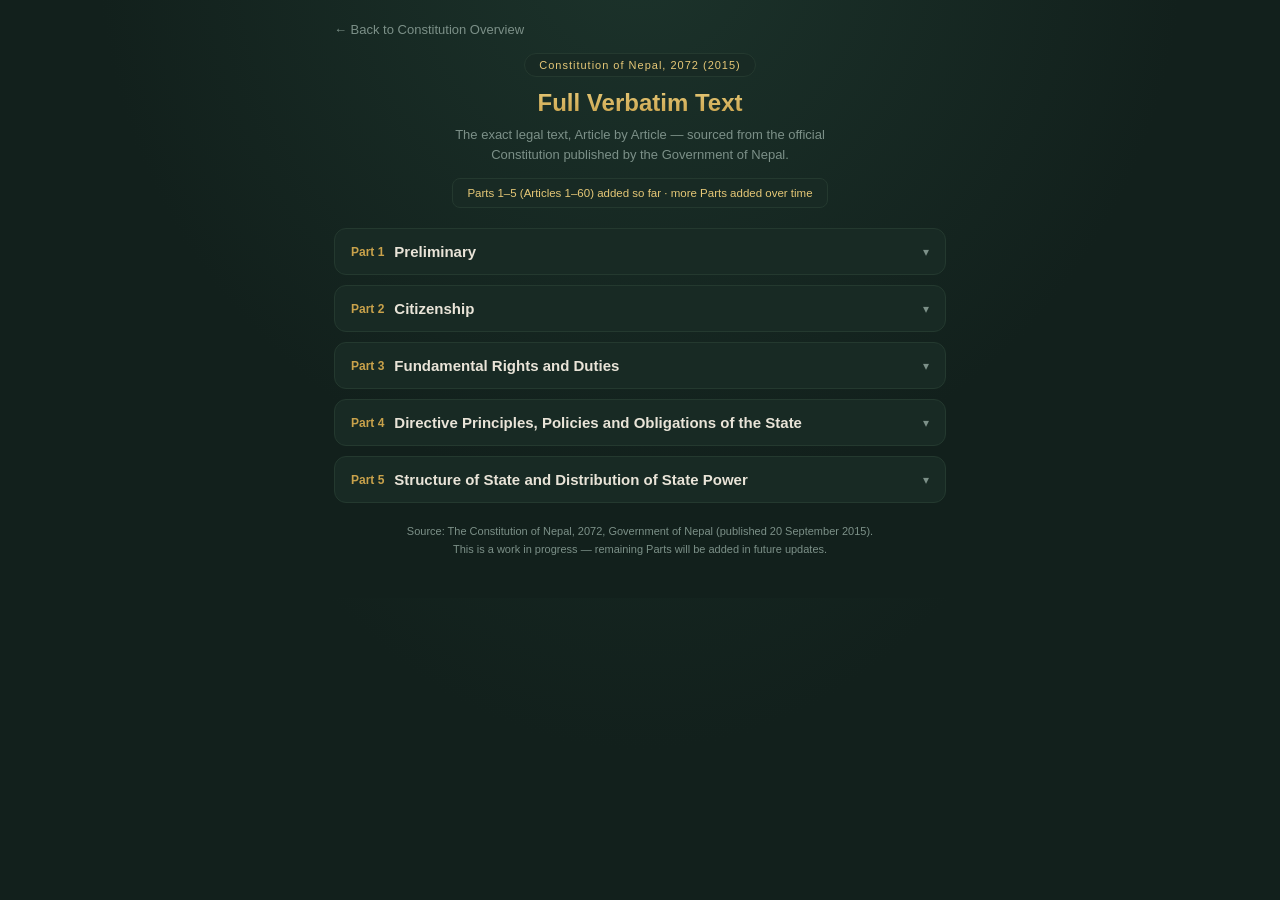
==== constitution-full.html @ 46faecb3 "Add files via upload" ====
<!DOCTYPE html>
<html lang="en">
<head>
<meta charset="UTF-8" />
<meta name="viewport" content="width=device-width, initial-scale=1.0, maximum-scale=1.0, user-scalable=no" />
<title>Full Text — Constitution of Nepal — Loksewa Hub</title>
<link rel="stylesheet" href="constitution-full.css" />
</head>
<body>

<div class="wrap">
  <a class="back-link" href="constitution.html">← Back to Constitution Overview</a>

  <div class="page-header">
    <div class="page-badge">Constitution of Nepal, 2072 (2015)</div>
    <h1 class="page-title">Full Verbatim Text</h1>
    <p class="page-sub">The exact legal text, Article by Article — sourced from the official Constitution published by the Government of Nepal.</p>
    <div class="progress-note">Parts 1–5 (Articles 1–60) added so far · more Parts added over time</div>
  </div>

  <div id="parts"></div>

  <div class="page-footer-note">
    Source: The Constitution of Nepal, 2072, Government of Nepal (published 20 September 2015).<br/>
    This is a work in progress — remaining Parts will be added in future updates.
  </div>
</div>

<script>
const PARTS = [
  {
    num: 1, title: 'Preliminary',
    articles: [
      { num: 1, title: 'Constitution as the fundamental law', text: `(1) This Constitution is the fundamental law of Nepal. Any law inconsistent with this Constitution shall, to the extent of such inconsistency, be void.
(2) It shall be the duty of every person to observe this Constitution.` },
      { num: 2, title: 'Sovereignty and state authority', text: `The sovereignty and state authority of Nepal shall be vested in the Nepalese people. It shall be exercised in accordance with the provisions set forth in this Constitution.` },
      { num: 3, title: 'Nation', text: `All the Nepalese people, with multiethnic, multilingual, multi-religious, multicultural characteristics and in geographical diversities, and having common aspirations and being united by a bond of allegiance to national independence, territorial integrity, national interest and prosperity of Nepal, collectively constitute the nation.` },
      { num: 4, title: 'State of Nepal', text: `(1) Nepal is an independent, indivisible, sovereign, secular, inclusive, democratic, socialism-oriented, federal democratic republican state.
Explanation: For the purposes of this Article, "secular" means religious, cultural freedoms, including protection of religion, culture handed down from the time immemorial.
(2) The territory of Nepal shall comprise:
(a) the territory existing at the time of commencement of this Constitution, and
(b) such other territory as may be acquired after the commencement of this Constitution.` },
      { num: 5, title: 'National interest', text: `(1) Safeguarding of the freedom, sovereignty, territorial integrity, nationality, independence and dignity of Nepal, the rights of the Nepalese people, border security, economic wellbeing and prosperity shall be the basic elements of the national interest of Nepal.
(2) Any conduct and act contrary to the national interest shall be punishable by the Federal law.` },
      { num: 6, title: 'Languages of the nation', text: `All languages spoken as the mother tongues in Nepal are the languages of the nation.` },
      { num: 7, title: 'Official language', text: `(1) The Nepali language in the Devnagari script shall be the official language of Nepal.
(2) A State may, by a State law, determine one or more than one languages of the nation spoken by a majority of people within the State as its official language(s), in addition to the Nepali language.
(3) Other matters relating to language shall be as decided by the Government of Nepal, on recommendation of the Language Commission.` },
      { num: 8, title: 'National flag', text: `(1) The national flag of Nepal consists of two juxtaposed triangular figures with a crimson-coloured base and deep blue borders, there being a white emblem of the crescent moon with eight rays visible out of sixteen in the upper part and a white emblem of a twelve rayed sun in the lower part.
(2) The method of drawing out the flag and other particulars relating thereto shall be as set forth in Schedule-1.` },
      { num: 9, title: 'National anthem etc', text: `(1) The national anthem of Nepal shall be as set forth in Schedule-2.
(2) The coat-of-arms of Nepal shall be as set forth in Schedule-3.
(3) The Rhododendron Arboreum shall be the national flower, Crimson Colour shall be the national colour, the Cow shall be the national animal and the Lophophorus shall be the national bird of Nepal.` },
    ]
  },
  {
    num: 2, title: 'Citizenship',
    articles: [
      { num: 10, title: 'Not to deprive of citizenship', text: `(1) No citizen of Nepal may be deprived of the right to obtain citizenship.
(2) There is a provision of single federal citizenship with State identity in Nepal.` },
      { num: 11, title: 'To be citizens of Nepal', text: `(1) The persons who have obtained the citizenship of Nepal at the time of commencement of this Constitution and who are qualified to obtain citizenship in accordance with this Part shall be the citizens of Nepal.
(2) The following person who has his or her permanent domicile in Nepal at the time of commencement of this Constitution shall be the citizen of Nepal by descent:
(a) a person who has obtained the citizenship of Nepal by descent prior to the commencement of this Constitution,
(b) a person whose father or mother was a citizen of Nepal at his or her birth.
(3) A child of a citizen having obtained the citizenship of Nepal by birth prior to the commencement of Nepal shall, upon attaining majority, acquire the citizenship of Nepal by descent if the child's father and mother both are citizens of Nepal.
(4) Every minor who is found within Nepal and the whereabouts of whose father and mother are not known shall, until the father or the mother of the child is traced, be a citizen of Nepal by descent.
(5) A person who is born in Nepal from a woman who is a citizen of Nepal and has resided in Nepal and whose father is not traced shall be provided with the citizenship of Nepal by descent.
Provided that his or her father is held to be a foreign citizen, the citizenship of such person shall be converted into naturalized citizenship as provided for in the Federal law.
(6) A foreign woman who has a matrimonial relationship with a citizen of Nepal may, if she so wishes, acquire the naturalized citizenship of Nepal as provided for in the Federal law.
(7) Notwithstanding anything contained elsewhere in this Article, in the case of a person born from a woman who is a citizen of Nepal and married to a foreign citizen, the person may acquire the naturalized citizenship of Nepal in accordance with the Federal law if he or she has permanently resided in Nepal and has not acquired the citizenship of a foreign country.
Provided that if such person's mother and father both are citizens of Nepal at the time of acquisition of citizenship, such person born in Nepal may acquire the citizenship of Nepal by descent.
(8) In the cases other than those mentioned in this Article, the Government of Nepal may, in accordance with the Federal law, grant the naturalized citizenship of Nepal.
(9) The Government of Nepal may, in accordance with the Federal law, grant the honorary citizenship of Nepal.
(10) Whenever any territory is acquired by way of merger into Nepal, a person having his or her domicile in such territory shall become a citizen of Nepal, subject to the Federal law.` },
      { num: 12, title: 'Citizenship with identity of descent and gender', text: `A person who obtains the citizenship of Nepal by descent in accordance with this Constitution may obtain a certificate of citizenship of Nepal with gender identity by the name of his or her mother or father.` },
      { num: 13, title: 'Acquisition, reacquisition and termination of citizenship', text: `Other matters relating to the acquisition, reacquisition and termination of citizenship shall be as provided for in the Federal law.` },
      { num: 14, title: 'Power to grant non-resident Nepalese citizenship', text: `The non-residential citizenship of Nepal may be so granted to a person who has acquired the citizenship of a foreign country, has resided in a country other than a member state of the South Asian Association for Regional Cooperation, and who or whose father or mother, grandfather or grandmother was previously a citizen of Nepal by decent or birth but subsequently acquired the citizenship of the foreign country that such person may enjoy economic, social and cultural rights in accordance with the Federal law.` },
      { num: 15, title: 'Other provisions relating to citizenship of Nepal', text: `Other matters relating to the maintenance of records setting out the identity of every citizen of Nepal and the citizenship of Nepal shall be as provided for in the Federal law.` },
    ]
  },
  {
    num: 3, title: 'Fundamental Rights and Duties',
    articles: [
      { num: 16, title: 'Right to live with dignity', text: `(1) Every person shall have the right to live with dignity.
(2) No law shall be made providing for the death penalty to any one.` },
      { num: 17, title: 'Right to freedom', text: `(1) No person shall be deprived of his or her personal liberty except in accordance with law.
(2) Every citizen shall have the following freedoms:
(a) freedom of opinion and expression,
(b) freedom to assemble peaceably and without arms,
(c) freedom to form political parties,
(d) freedom to form unions and associations,
(e) freedom to move and reside in any part of Nepal,
(f) freedom to practice any profession, carry on any occupation, and establish and operate any industry, trade and business in any part of Nepal.
(Reasonable restrictions on each of these freedoms may be imposed by Act, as detailed in the provisos to this Article, on grounds such as sovereignty, territorial integrity, public order, decency, morality, and harmonious relations between communities.)` },
      { num: 18, title: 'Right to equality', text: `(1) All citizens shall be equal before law. No person shall be denied the equal protection of law.
(2) No discrimination shall be made in the application of general laws on grounds of origin, religion, race, caste, tribe, sex, physical condition, condition of health, marital status, pregnancy, economic condition, language or region, ideology or on similar other grounds.
(3) The State shall not discriminate citizens on grounds of origin, religion, race, caste, tribe, sex, economic condition, language, region, ideology or on similar other grounds.
Provided that nothing shall be deemed to prevent the making of special provisions by law for the protection, empowerment or development of the citizens including the socially or culturally backward women, Dalit, indigenous people, indigenous nationalities, Madhesi, Tharu, Muslim, oppressed class, Pichhada class, minorities, the marginalized, farmers, labours, youths, children, senior citizens, gender and sexual minorities, persons with disabilities, persons in pregnancy, incapacitated or helpless, backward region and indigent Khas Arya.
(4) No discrimination shall be made on the ground of gender with regard to remuneration and social security for the same work.
(5) All offspring shall have the equal right to the ancestral property without discrimination on the ground of gender.` },
      { num: 19, title: 'Right to communication', text: `(1) No publication and broadcasting or dissemination or printing of any news item, editorial, feature article or other reading, audio and audio-visual material through any means whatsoever including electronic publication, broadcasting and printing shall be censored, subject to reasonable restrictions provided by Act.
(2) No radio, television, on-line or other form of digital or electronic equipment, press or other means of communication shall be closed or seized nor shall registration thereof be cancelled nor shall such material be seized by reason of publication, broadcasting or printing of material through any audio, audio-visual or electronic equipment.
(3) No means of communication including the press, electronic broadcasting and telephone shall be interrupted except in accordance with law.` },
      { num: 20, title: 'Rights relating to justice', text: `(1) No person shall be detained in custody without informing him or her of the ground for his or her arrest.
(2) Any person who is arrested shall have the right to consult a legal practitioner of his or her choice from the time of such arrest and to be defended by such legal practitioner.
(3) Any person who is arrested shall be produced before the adjudicating authority within twenty-four hours of such arrest, excluding travel time; and shall not be detained in custody except on the order of such authority.
(4) No person shall be liable for punishment for an act which was not punishable by the law in force when the act was committed, nor be subjected to a punishment greater than that prescribed at the time of the offence.
(5) Every person charged with an offence shall be presumed innocent until proved guilty.
(6) No person shall be tried and punished for the same offence more than once.
(7) No person charged with an offence shall be compelled to testify against himself or herself.
(8) Every person shall have the right to be informed of any proceedings taken against him or her.
(9) Every person shall have the right to a fair trial by an independent, impartial and competent court or judicial body.
(10) Any indigent party shall have the right to free legal aid in accordance with law.` },
      { num: 21, title: 'Right of victim of crime', text: `(1) A victim of crime shall have the right to get information about the investigation and proceedings of a case in which he or she is the victim.
(2) A victim of crime shall have the right to justice including social rehabilitation and compensation in accordance with law.` },
      { num: 22, title: 'Right against torture', text: `(1) No person who is arrested or detained shall be subjected to physical or mental torture or to cruel, inhuman or degrading treatment.
(2) Any such act shall be punishable by law, and the victim shall have the right to obtain compensation in accordance with law.` },
      { num: 23, title: 'Right against preventive detention', text: `(1) No person shall be held under preventive detention unless there is a sufficient ground of the existence of an immediate threat to the sovereignty, territorial integrity or public peace and order of Nepal.
(2) Information about a person held under preventive detention must be given immediately to his or her family members or relatives.
(3) If detention is made contrary to law or in bad faith, the person held has the right to compensation in accordance with law.` },
      { num: 24, title: 'Right against untouchability and discrimination', text: `(1) No person shall be subjected to any form of untouchability or discrimination in any private and public places on grounds of his or her origin, caste, tribe, community, profession, occupation or physical condition.
(2) No person shall be prevented from purchasing or acquiring goods, services or facilities, nor shall such be restricted to any particular caste or tribe.
(3) No act demonstrating any person or community as superior or inferior on such grounds, or propagating ideology of untouchability or caste-based superiority, shall be allowed.
(4) No discrimination in any form shall be allowed at a workplace on the ground of caste.
(5) Any act of untouchability or discrimination shall be a punishable severe social offence, and the victim shall have the right to compensation in accordance with law.` },
      { num: 25, title: 'Right relating to property', text: `(1) Every citizen shall, subject to law, have the right to acquire, own, sell, dispose, acquire business profits from, and otherwise deal with, property.
(2) The State shall not, except for public interest, requisition, acquire, or otherwise create any encumbrance on, property of a person.
(3) The basis of compensation and procedures for State requisition of property for public interest shall be as provided in Act.
(4) These provisions shall not prevent the State from land reforms, management and regulation for enhancing agricultural productivity, modernization, environment protection and planned housing/urban development.
(5) Nothing prevents the State from re-purposing requisitioned property for another public interest.` },
      { num: 26, title: 'Right to freedom of religion', text: `(1) Every person who has faith in religion shall have the freedom to profess, practice and protect his or her religion according to his or her conviction.
(2) Every religious denomination shall have the right to operate and protect its religious sites and religious Guthi (trusts).
(3) No person shall, in exercising this right, act contrary to public health, decency and morality, breach public peace, convert another person from one religion to another, or jeopardize another's religion.` },
      { num: 27, title: 'Right to information', text: `Every citizen shall have the right to demand and receive information on any matter of his or her interest or of public interest, except matters required by law to remain confidential.` },
      { num: 28, title: 'Right to privacy', text: `The privacy of any person, his or her residence, property, document, data, correspondence and matters relating to his or her character shall, except in accordance with law, be inviolable.` },
      { num: 29, title: 'Right against exploitation', text: `(1) Every person shall have the right against exploitation.
(2) No person shall be exploited in any manner on the grounds of religion, custom, tradition, usage, practice or on any other grounds.
(3) No one shall be subjected to trafficking nor held in slavery or servitude.
(4) No one shall be forced to work against his or her will, except compulsory service for public purposes as may be required by law.
(5) Violation shall be punishable by law and the victim shall have the right to compensation from the perpetrator.` },
      { num: 30, title: 'Right to clean environment', text: `(1) Every citizen shall have the right to live in a clean and healthy environment.
(2) The victim shall have the right to compensation for injury caused from environmental pollution or degradation.
(3) This shall not prevent necessary legal provisions for balancing environment and development.` },
      { num: 31, title: 'Right relating to education', text: `(1) Every citizen shall have the right of access to basic education.
(2) Every citizen shall have the right to compulsory and free education up to the basic level, and free education up to the secondary level, from the State.
(3) Citizens with disabilities and economically indigent citizens shall have the right to free higher education, in accordance with law.
(4) Visually impaired citizens shall have the right to free education through braille, and citizens with hearing or speaking impairment through sign language.
(5) Every Nepalese community shall have the right to education in its mother tongue, and to open and operate schools for that purpose.` },
      { num: 32, title: 'Right to language and culture', text: `(1) Every person and community shall have the right to use their languages.
(2) Every person and community shall have the right to participate in the cultural life of their communities.
(3) Every Nepalese community shall have the right to preserve and promote its language, script, culture, cultural civilization and heritage.` },
      { num: 33, title: 'Right to employment', text: `(1) Every citizen shall have the right to employment, with terms of employment and unemployment benefit as provided for in Federal law.
(2) Every citizen shall have the right to choose employment.` },
      { num: 34, title: 'Right to labour', text: `(1) Every labourer shall have the right to practice appropriate labour.
(2) Every labourer shall have the right to appropriate remuneration, facilities and contributory social security.
(3) Every labourer shall have the right to form and join trade unions and engage in collective bargaining, in accordance with law.` },
      { num: 35, title: 'Right relating to health', text: `(1) Every citizen shall have the right to free basic health services from the State, and no one shall be deprived of emergency health services.
(2) Every person shall have the right to information about his or her medical treatment.
(3) Every citizen shall have equal access to health services.
(4) Every citizen shall have the right of access to clean drinking water and sanitation.` },
      { num: 36, title: 'Right relating to food', text: `(1) Every citizen shall have the right relating to food.
(2) Every citizen shall have the right to be safe from the state of being in danger of life from the scarcity of food.
(3) Every citizen shall have the right to food sovereignty in accordance with law.` },
      { num: 37, title: 'Right to housing', text: `(1) Every citizen shall have the right to an appropriate housing.
(2) No citizen shall be evicted from his or her own residence nor shall it be infringed except in accordance with law.` },
      { num: 38, title: 'Rights of women', text: `(1) Every woman shall have equal lineage right without gender based discrimination.
(2) Every woman shall have the right to safe motherhood and reproductive health.
(3) No woman shall be subjected to physical, mental, sexual, psychological or other violence or exploitation; such act shall be punishable and the victim entitled to compensation.
(4) Women shall have the right to participate in all bodies of the State on the basis of proportional inclusion.
(5) Women shall have the right to special opportunity in education, health, employment and social security, on the basis of positive discrimination.
(6) The spouse shall have equal right to property and family affairs.` },
      { num: 39, title: 'Rights of the child', text: `(1) Every child shall have the right to name and birth registration along with his or her identity.
(2) Every child shall have the right to education, health, maintenance, proper care, sports, entertainment and overall personality development.
(3) Every child shall have the right to elementary child development and child participation.
(4) No child shall be employed in any factory, mine or similar hazardous work.
(5) No child shall be subjected to child marriage, illegal transport, abduction or being held hostage.
(6) No child shall be recruited or used in army, police or any armed group, or subjected to abuse or exploitation.
(7) No child shall be subjected to physical, mental or other torture in home, school or elsewhere.
(8) Every child shall have the right to juvenile-friendly justice.
(9) Helpless, orphan, disabled, conflict-victim, displaced or vulnerable children shall have the right to special protection and facilities from the State.
(10) Violations shall be punishable, and the child victim entitled to compensation from the perpetrator.` },
      { num: 40, title: 'Rights of Dalit', text: `(1) The Dalit shall have the right to participate in all bodies of the State on the basis of proportional inclusion, with special provision for empowerment, representation and participation in employment.
(2) Free education with scholarship, from primary to higher education, shall be provided by law for Dalit students, with special provision for technical and vocational education.
(3) Special provision shall be made for health and social security for the Dalit community.
(4) The Dalit community shall have the right to use, protect and develop their traditional occupation, knowledge, skill and technology, with State priority and support.
(5) The State shall once provide land to the landless Dalit in accordance with law.
(6) The State shall arrange settlement for Dalit without housing.
(7) These facilities must be distributed justly across Dalit women, men and all Dalit communities.` },
      { num: 41, title: 'Rights of senior citizens', text: `The senior citizens shall have the right to special protection and social security from the State.` },
      { num: 42, title: 'Right to social justice', text: `(1) Socially backward groups — women, Dalit, indigenous peoples, indigenous nationalities, Madhesi, Tharu, minorities, persons with disabilities, marginalized communities, Muslims, backward classes, gender and sexual minorities, youths, farmers, labourers, oppressed or backward-region citizens and indigent Khas Arya — shall have the right to participate in State bodies on an inclusive basis.
(2) Indigent citizens and communities on the verge of extinction shall have the right to special opportunities in education, health, housing, employment, food and social security.
(3) Citizens with disabilities shall have the right to live with dignity and equal access to public services.
(4) Every farmer shall have the right of access to lands for agriculture and to select and protect traditional local seeds and species.
(5) Families of martyrs, the disappeared, the disabled and injured from popular movements and conflicts, democracy fighters, and conflict victims shall have priority access to education, health, employment, housing and social security.` },
      { num: 43, title: 'Right to social security', text: `The indigent, incapacitated and helpless citizens, helpless single women, citizens with disabilities, children, citizens who cannot take care of themselves, and citizens belonging to tribes on the verge of extinction shall have the right to social security, in accordance with law.` },
      { num: 44, title: 'Rights of the consumer', text: `(1) Every consumer shall have the right to obtain quality goods and services.
(2) A person who has suffered injury from substandard goods or services shall have the right to compensation in accordance with law.` },
      { num: 45, title: 'Right against exile', text: `No citizen shall be exiled.` },
      { num: 46, title: 'Right to constitutional remedies', text: `There shall be a right to obtain constitutional remedies in the manner set forth in Article 133 or 144 for the enforcement of the rights conferred by this Part.` },
      { num: 47, title: 'Implementation of fundamental rights', text: `The State shall, as required, make legal provisions for the implementation of the rights conferred by this Part, within three years of the commencement of this Constitution.` },
      { num: 48, title: 'Duties of citizens', text: `Every citizen shall have the following duties:
(a) to safeguard the nationality, sovereignty and integrity of Nepal, while being loyal to the nation,
(b) to abide by the Constitution and law,
(c) to render compulsory service as and when the State so requires,
(d) to protect and preserve public property.` },
    ]
  },
  {
    num: 4, title: 'Directive Principles, Policies and Obligations of the State',
    articles: [
      { num: 49, title: 'To be guiding principles', text: `(1) The directive principles, policies and obligations set forth in this Part shall be the guiding principles for the governance of the State.
(2) The State shall mobilize means and resources as required to implement the principles, policies and obligations set forth in this Part.` },
      { num: 50, title: 'Directive principles', text: `(1) The political objective of the State is to establish a public welfare system of governance through the rule of law, fundamental rights, human rights, gender equality, proportional inclusion, participation and social justice, while consolidating a federal democratic republican system based on cooperative federalism, local autonomy and decentralization.
(2) The social and cultural objective is to build a civilized and egalitarian society by eliminating discrimination and exploitation, developing values founded on national pride, democracy and harmony, while maintaining social cohesion and recognizing cultural diversity.
(3) The economic objective is to achieve sustainable economic development through public, private and cooperative sector participation, building a socialism-oriented, self-reliant and progressive economy free of exploitation.
(4) The State shall direct its international relations toward enhancing national dignity on the basis of sovereign equality, while safeguarding Nepal's freedom, sovereignty, territorial integrity, independence and national interest.` },
      { num: 51, title: 'Policies of the State', text: `The State shall pursue policies across the following areas: (a) national unity and security, (b) political and governance systems, (c) social and cultural transformation, (d) economy, industry and commerce, (e) agriculture and land reforms, (f) development, (g) protection and use of natural resources, (h) citizens' basic needs (education, health, food, transport), (i) labour and employment, (j) social justice and inclusion, (k) justice and the penal system, (l) tourism, and (m) international relations — each detailed extensively with specific sub-policies aimed at equitable, sustainable and inclusive national development.` },
      { num: 52, title: 'Obligations of the State', text: `It shall be the obligation of the State to make Nepal a prosperous and affluent country by protecting and promoting fundamental rights and human rights, pursuing the directive principles, and gradually implementing the policies of the State, while keeping intact the freedom, sovereignty, territorial integrity and independence of Nepal.` },
      { num: 53, title: 'To submit report', text: `The Government of Nepal shall submit an annual report on the implementation of the directive principles, policies and obligations of this Part to the President, who shall cause it to be laid, through the Prime Minister, before the Federal Parliament.` },
      { num: 54, title: 'Provisions relating to monitoring', text: `There shall be a committee, in accordance with law, in the Federal Parliament to monitor and evaluate whether the directive principles, policies and obligations of this Part have been implemented progressively.` },
      { num: 55, title: 'Questions not to be raised in court', text: `No question shall be raised in any court as to whether any matter contained in this Part has been implemented or not.` },
    ]
  },
  {
    num: 5, title: 'Structure of State and Distribution of State Power',
    articles: [
      { num: 56, title: 'Structure of State', text: `(1) The main structure of the Federal Democratic Republic of Nepal shall be of three levels: the Federation, the State and the Local level.
(2) Each level shall exercise the power of State pursuant to this Constitution and law.
(3) There shall be States consisting of the Districts mentioned in Schedule-4.
(4) There shall be Village Institutions, Municipalities and District Assemblies under the Local level.
(5) Any Special, Protected or Autonomous Region can be set by Federal law for social, cultural protection or economic development.
(6) All three levels shall protect Nepal's freedom, sovereignty, territorial integrity, human rights, rule of law, and the federal democratic republican system.` },
      { num: 57, title: 'Distribution of State power', text: `(1) Federal powers are vested in matters enumerated in Schedule-5.
(2) State powers are vested in matters enumerated in Schedule-6.
(3) Concurrent powers of Federation and State are enumerated in Schedule-7.
(4) Local level powers are enumerated in Schedule-8.
(5) Concurrent powers of all three levels are enumerated in Schedule-9.
(6)-(7) Laws made by State, Village or Municipal Assemblies must not conflict with Federal (or, respectively, State) law; any conflicting provision is invalid to that extent.` },
      { num: 58, title: 'Residual powers', text: `The Federation shall have power on any matter not enumerated in the Federal, State, Local or Concurrent Lists, or not otherwise specified in this Constitution.` },
      { num: 59, title: 'Exercise of financial powers', text: `(1) The Federation, State and Local level shall each make laws, budgets, decisions and plans on financial matters within their jurisdictions.
(2) The Federation may make policies and laws on concurrent-list financial matters applicable also to States.
(3) Each level shall make its own budget.
(4) Benefits from natural resource use or development shall be equitably distributed, including to project-affected regions and local communities.
(5) Local communities shall be given priority for investment in local natural resource use.
(6) The Government of Nepal has the power to obtain foreign assistance and loans, subject to macroeconomic stability.
(7) Budget deficit management and fiscal discipline provisions shall be as provided in Federal law.` },
      { num: 60, title: 'Distribution of sources of revenue', text: `(1) Each level may impose taxes and collect revenue within its jurisdiction; concurrent and unlisted matters are determined by the Government of Nepal.
(2) The Government of Nepal shall equitably distribute collected revenue across all three levels.
(3) Fiscal transfers to State and Local levels shall be as recommended by the National Natural Resources and Fiscal Commission.
(4) The Government of Nepal shall distribute fiscal equalization grants based on expenditure need and revenue capacity.
(5) Each State shall similarly distribute grants to its Local levels.
(6) Conditional, complementary or special grants from the Federal Consolidated Fund shall be as provided in Federal law.
(7) Revenue distribution shall be balanced and transparent.
(8) A Federal Act on revenue distribution shall have regard to national policy, State/Local autonomy, service responsibilities, revenue potential, development assistance, and reduction of regional imbalance and poverty.` },
    ]
  },
];

const root = document.getElementById('parts');
PARTS.forEach(part => {
  const el = document.createElement('div');
  el.className = 'part-block';
  el.innerHTML = `
    <div class="part-block-head">
      <div class="part-block-num">Part ${part.num}</div>
      <div class="part-block-title">${part.title}</div>
      <div class="part-block-chev">▾</div>
    </div>
    <div class="part-block-body">
      ${part.articles.map(a => `
        <div class="article">
          <div class="article-num">Article ${a.num}. <span class="article-title">${a.title}</span></div>
          <div class="article-text">${a.text}</div>
        </div>
      `).join('')}
    </div>
  `;
  el.querySelector('.part-block-head').addEventListener('click', () => {
    const willOpen = !el.classList.contains('open');
    document.querySelectorAll('.part-block.open').forEach(p => p.classList.remove('open'));
    if(willOpen) el.classList.add('open');
  });
  root.appendChild(el);
});
</script>

</body>
</html>
---- constitution-full.css ----
:root{
  --ink:#e9e4d8;
  --bg-deep:#12201c;
  --bg-panel:#182a24;
  --ridge:#24392f;
  --gold:#c9a24b;
  --gold-soft:#e6c877;
  --muted:#7c9088;
  --font-display: 'Rajdhani', 'Trebuchet MS', sans-serif;
  --font-body: 'Inter', -apple-system, sans-serif;
}
@import url('https://fonts.googleapis.com/css2?family=Rajdhani:wght@500;600;700&family=Inter:wght@400;500;600&display=swap');

*{box-sizing:border-box;}
html,body{
  margin:0;padding:0;
  min-height:100%;
  background:radial-gradient(ellipse at 50% -10%, #1c332b 0%, var(--bg-deep) 60%);
  color:var(--ink);
  font-family:var(--font-body);
}

.wrap{
  max-width:640px;
  margin:0 auto;
  padding:20px 14px 40px;
}

.back-link{
  display:inline-flex;
  align-items:center;
  gap:6px;
  color:var(--muted);
  text-decoration:none;
  font-size:13px;
  margin-bottom:16px;
  width:fit-content;
}
.back-link:hover{color:var(--gold-soft);}

.page-header{
  text-align:center;
  margin-bottom:20px;
}
.page-badge{
  display:inline-block;
  font-size:11px;
  letter-spacing:1px;
  color:var(--gold-soft);
  background:var(--bg-panel);
  border:1px solid var(--ridge);
  border-radius:20px;
  padding:5px 14px;
  margin-bottom:12px;
}
.page-title{
  font-family:var(--font-display);
  font-weight:700;
  font-size:24px;
  margin:0 0 8px;
  background:linear-gradient(180deg, var(--gold-soft), var(--gold));
  -webkit-background-clip:text;
  background-clip:text;
  color:transparent;
}
.page-sub{
  font-size:13px;
  line-height:1.5;
  color:var(--muted);
  max-width:440px;
  margin:0 auto;
}
.progress-note{
  margin-top:14px;
  font-size:11.5px;
  color:var(--gold-soft);
  background:var(--bg-panel);
  border:1px solid var(--ridge);
  border-radius:8px;
  padding:8px 14px;
  display:inline-block;
}

.part-block{
  background:var(--bg-panel);
  border:1px solid var(--ridge);
  border-radius:12px;
  margin-bottom:10px;
  overflow:hidden;
}
.part-block-head{
  display:flex;
  align-items:center;
  gap:10px;
  padding:14px 16px;
  cursor:pointer;
  user-select:none;
}
.part-block-num{
  font-family:var(--font-display);
  font-weight:700;
  font-size:12px;
  color:var(--gold);
  flex-shrink:0;
}
.part-block-title{
  font-family:var(--font-display);
  font-weight:700;
  font-size:15px;
  flex:1;
}
.part-block-chev{
  color:var(--muted);
  font-size:12px;
  transition:transform 0.2s;
  flex-shrink:0;
}
.part-block.open .part-block-chev{transform:rotate(180deg);}
.part-block-body{
  max-height:0;
  overflow:hidden;
  transition:max-height 0.3s ease;
}
.part-block.open .part-block-body{
  max-height:20000px;
}

.article{
  padding:14px 16px;
  border-top:1px solid var(--ridge);
}
.article-num{
  font-family:var(--font-display);
  font-weight:700;
  font-size:13px;
  color:var(--gold-soft);
  margin-bottom:4px;
}
.article-title{
  font-weight:600;
}
.article-text{
  font-size:12.5px;
  line-height:1.65;
  color:var(--ink);
  white-space:pre-line;
}

.page-footer-note{
  text-align:center;
  font-size:11px;
  color:var(--muted);
  margin-top:20px;
  line-height:1.6;
}
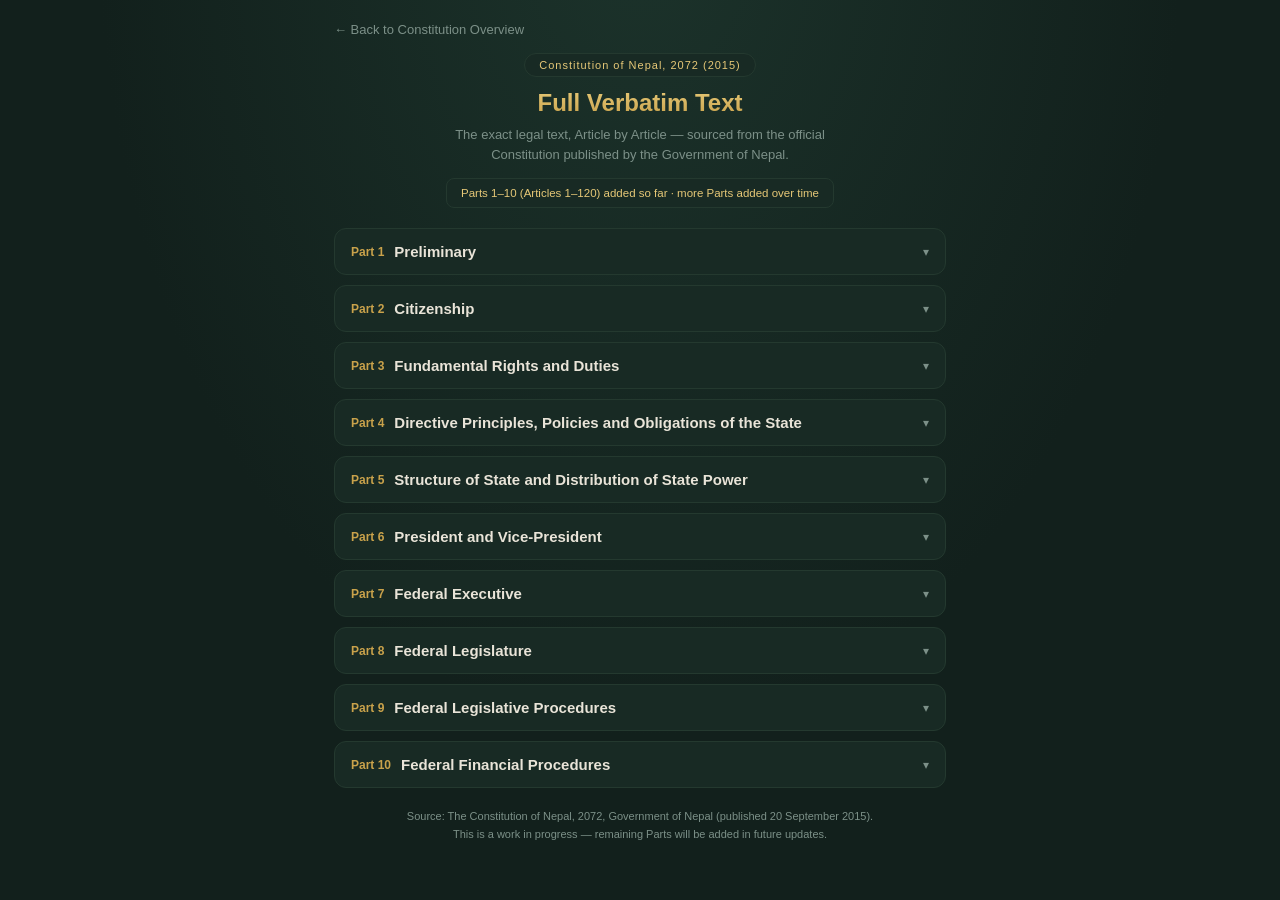
==== commit 2ca1c207: "Add files via upload" ====
--- a/constitution-full.html
+++ b/constitution-full.html
@@ -15,7 +15,7 @@
     <div class="page-badge">Constitution of Nepal, 2072 (2015)</div>
     <h1 class="page-title">Full Verbatim Text</h1>
     <p class="page-sub">The exact legal text, Article by Article — sourced from the official Constitution published by the Government of Nepal.</p>
-    <div class="progress-note">Parts 1–5 (Articles 1–60) added so far · more Parts added over time</div>
+    <div class="progress-note">Parts 1–10 (Articles 1–120) added so far · more Parts added over time</div>
   </div>
 
   <div id="parts"></div>
@@ -254,6 +254,171 @@
 (8) A Federal Act on revenue distribution shall have regard to national policy, State/Local autonomy, service responsibilities, revenue potential, development assistance, and reduction of regional imbalance and poverty.` },
     ]
   },
+  {
+    num: 6, title: 'President and Vice-President',
+    articles: [
+      { num: 61, title: 'President', text: `(1) There shall be a President of Nepal.
+(2) The President shall be the head of state of Nepal. He or she shall perform his or her functions in accordance with this Constitution and the Federal law.
+(3) The President shall promote the national unity of Nepal.
+(4) The main duty of the President shall be to abide by and protect this Constitution.` },
+      { num: 62, title: 'Election of President', text: `(1) The President shall be elected by an electoral college composed of the members of the Federal Parliament and of the State Assemblies, with voting weightage as provided in Federal law.
+(2) An electoral college may still be formed even if a State Assembly election has not been held in any State.
+(3) A person securing a majority of the total votes of the electoral college shall be elected President.
+(4) If no candidate secures a majority, a run-off vote is held between the top two candidates; the one securing more than fifty percent is elected.
+(5) If neither secures more than fifty percent, re-voting is held, and a majority of valid votes cast decides the winner.
+(6) If a person holding another elected/nominated/appointed political office is elected President, that other office is automatically vacated.
+(7) Other matters relating to the election shall be as provided for in Federal law.` },
+      { num: 63, title: 'Term of office of President', text: `(1) The term of office of the President shall be five years from the date of election.
+(2) The President whose term has expired shall continue to discharge functions under this Constitution until a newly elected President assumes office.` },
+      { num: 64, title: 'Qualification for President', text: `(1) A person is qualified to become President if he or she: (a) is qualified to become a member of the Federal Parliament, (b) has completed at least forty-five years of age, and (c) is not disqualified by any law.
+(2) A person who has already been elected twice as President shall not become a candidate again.` },
+      { num: 65, title: 'Vacation of office of President', text: `The office of the President shall become vacant if: (a) he or she resigns in writing to the Vice-President, (b) a motion of impeachment against him or her is passed under Article 101, (c) his or her term expires, or (d) he or she dies.` },
+      { num: 66, title: 'Functions, duties and powers of President', text: `(1) The President shall exercise powers and duties as conferred by this Constitution or Federal law.
+(2) The President shall act on the recommendation and with the consent of the Council of Ministers, submitted through the Prime Minister, except where a function is specifically to be performed on recommendation of another body or official under this Constitution or Federal law.
+(3) Decisions or orders issued in the President's name, and instruments of authorization, shall be authenticated as provided in Federal law.` },
+      { num: 67, title: 'Vice-President', text: `(1) There shall be a Vice-President of Nepal.
+(2) The Vice-President performs the President's functions during the President's absence.
+(3) If a person holding another elected/nominated/appointed political office is appointed Vice-President, that other office is automatically vacated.` },
+      { num: 68, title: 'Vacation of office of Vice-President', text: `The office of the Vice-President shall become vacant if: (a) he or she resigns in writing to the President, (b) a motion of impeachment against him or her is passed under Article 101, (c) his or her term expires, or (d) he or she dies.` },
+      { num: 69, title: 'Other provisions relating to Vice-President', text: `Provisions relating to the qualification, election procedures and term of office of the Vice-President shall be the same as those for the President.` },
+      { num: 70, title: 'President and Vice-President to be from different sex or community', text: `Election to the President and the Vice-President shall be so made as to have representation of different sex or community.` },
+      { num: 71, title: 'Oath by President and Vice-President', text: `Prior to assuming office, the President shall take an oath of office and secrecy before the Chief Justice, and the Vice-President before the President, as provided for in Federal law.` },
+      { num: 72, title: 'Remuneration and facilities of President and Vice-President', text: `The remuneration and other facilities of the President and Vice-President shall be as provided for in Federal Act, and as specified by the Government of Nepal until such Act is made.` },
+      { num: 73, title: 'Office of President and Vice-President', text: `(1) There shall be separate offices for the President and the Vice-President.
+(2) The Government of Nepal shall arrange employees and other provisions required for these offices.` },
+    ]
+  },
+  {
+    num: 7, title: 'Federal Executive',
+    articles: [
+      { num: 74, title: 'Form of government', text: `The form of government of Nepal shall be multi-party, competitive, federal, democratic, republican, parliamentary form of government based on pluralism.` },
+      { num: 75, title: 'Executive power', text: `(1) The executive power of Nepal shall, pursuant to this Constitution and law, be vested in the Council of Ministers.
+(2) The Council of Ministers is responsible for issuing general directives and controlling and regulating governance, subject to this Constitution and law.
+(3) All Federal executive functions shall be performed in the name of the Government of Nepal.
+(4) Decisions, orders and instruments issued in that name shall be authenticated as provided in Federal law.` },
+      { num: 76, title: 'Constitution of Council of Ministers', text: `(1) The President shall appoint the parliamentary party leader commanding a majority in the House of Representatives as Prime Minister, forming the Council of Ministers under his or her chairpersonship.
+(2) If no party has a clear majority, the President shall appoint as Prime Minister a member who can command majority with the support of two or more parties.
+(3) If no Prime Minister can be appointed under (2) within thirty days of the final election results, or the appointed PM fails a confidence vote, the President shall appoint the leader of the party with the highest number of members.
+(4) A Prime Minister appointed under (2) or (3) must obtain a vote of confidence within thirty days.
+(5)-(6) If the PM under (3) fails to obtain confidence, and a member under (2) can show grounds for obtaining confidence, the President shall appoint that member instead, who must then obtain a vote of confidence.
+(7) If that also fails, the President shall, on the Prime Minister's recommendation, dissolve the House of Representatives and call an election within six months.
+(8) The entire appointment process must be completed within thirty-five days of the final election results or of the office falling vacant.
+(9) The Council of Ministers shall comprise a maximum of twenty-five Ministers (including the PM), formed on an inclusive basis from Federal Parliament members.
+(10) The Prime Minister and Ministers are collectively responsible to the Federal Parliament; Ministers are individually responsible for their Ministries to the PM and Parliament.` },
+      { num: 77, title: 'Vacation of office of Prime Minister and Minister', text: `(1) The office of Prime Minister becomes vacant if: (a) he or she resigns, (b) a vote of confidence fails or a no-confidence motion passes under Article 100, (c) he or she ceases to be a member of the House of Representatives, or (d) he or she dies.
+(2) A Minister's office becomes vacant if: (a) he or she resigns, (b) the PM removes him or her, (c) the PM's office falls vacant, or (d) he or she dies.
+(3) If the PM's office falls vacant, the same Council continues until a new one is constituted (the senior-most Minister acts as PM if the PM dies).` },
+      { num: 78, title: 'Non-member of Federal Parliament to be Minister', text: `(1) The President may, on the PM's recommendation, appoint a non-member of Parliament as a Minister.
+(2) Such a Minister must obtain Federal Parliament membership within six months of taking oath.
+(3) Failure to do so disqualifies reappointment during that House's term.
+(4) A person defeated in the most recent House of Representatives election is similarly disqualified from Ministerial appointment during that House's term.` },
+      { num: 79, title: 'Remuneration and other facilities of Prime Minister and Ministers', text: `The remuneration and facilities of the Prime Minister and Ministers shall be as provided in Federal Act, and as specified by the Government of Nepal until such Act is made.` },
+      { num: 80, title: 'Oath', text: `The Prime Minister, Deputy Prime Minister and Ministers shall take an oath before the President; Ministers of State and Assistant Ministers before the Prime Minister, prior to assuming office.` },
+      { num: 81, title: 'To inform President', text: `The Prime Minister shall keep the President informed of: (a) Council of Ministers resolutions, (b) Bills to be introduced in Parliament, (c) further information the President requests on (a) or (b), and (d) the general state of national affairs and foreign relations.` },
+      { num: 82, title: 'Transaction of business of Government of Nepal', text: `(1) The business of the Government of Nepal shall be allocated and transacted per rules approved by the Government of Nepal.
+(2) No court may question whether such rules have been observed.` },
+    ]
+  },
+  {
+    num: 8, title: 'Federal Legislature',
+    articles: [
+      { num: 83, title: 'Federal Legislature', text: `There shall be a Federal Legislature consisting of two Houses — the House of Representatives and the National Assembly — together called the Federal Parliament.` },
+      { num: 84, title: 'Composition of House of Representatives', text: `(1) 275 members total: (a) 165 elected first-past-the-post from 165 constituencies, (b) 110 elected by proportional system with the whole country as one constituency.
+(2) Proportional candidacy must ensure representation, on a closed list, from women, Dalit, indigenous peoples, Khas Arya, Madhesi, Tharu, Muslims and backward regions, by population, with regard to geography.
+(3) Representation of persons with disabilities must also be ensured.
+(4) Election is by secret ballot.
+(5) Every citizen aged 18+ has the right to vote in one constituency.
+(6) A qualified voter may be a candidate in only one constituency at a time.
+(7) A vacancy with more than six months remaining is filled via the same electoral system as the original seat.
+(8) At least one-third of each party's total elected members must be women, ensured through the proportional list if needed.
+(9) Other matters shall be as provided in Federal law.` },
+      { num: 85, title: 'Term of House of Representatives', text: `(1) Unless dissolved earlier, the term is five years.
+(2) This may be extended up to one year by Federal Act during a state of emergency.
+(3) Such extension automatically expires six months after the emergency ends.` },
+      { num: 86, title: 'Composition of National Assembly and term of office of its members', text: `(1) The National Assembly is a permanent House.
+(2) 59 members: (a) 56 elected — at least three women, one Dalit, one from persons with disabilities/minorities — from each State, by an electoral college of State Assembly members and local government heads/deputies with weighted votes; (b) 3 (at least one woman) nominated by the President on Government recommendation.
+(3) Members serve six-year terms, with one-third retiring every two years (determined by lot for the first cohort).
+(4)-(6) Term computation, vacancy-filling and other matters as provided in Federal law.` },
+      { num: 87, title: 'Qualification for member', text: `(1) Qualified if: (a) a citizen of Nepal, (b) at least 25 years old (House of Representatives) or 35 (National Assembly), (c) not convicted of a crime involving moral turpitude, (d) not disqualified by Federal law, and (e) not holding another office of profit.
+(2) No person may be a member of both Houses simultaneously.
+(3) Holding another elected/nominated/appointed political office is automatically vacated upon taking the oath as a Federal Parliament member.` },
+      { num: 88, title: 'Oath', text: `Every member must take an oath, as provided in Federal law, before first participating in a House session or committee.` },
+      { num: 89, title: 'Vacation of seat', text: `A seat becomes vacant if the member: (a) resigns in writing, (b) loses qualification under Article 87, (c) the House term/member's term expires, (d) absents from ten consecutive meetings without notice, (e) is notified as having defected from their party, or (f) dies.` },
+      { num: 90, title: 'Decision as to disqualification of member', text: `Questions of a member's disqualification under Article 87 shall be finally decided by the Constitutional Bench of the Supreme Court.` },
+      { num: 91, title: 'Speaker and Deputy Speaker of House of Representatives', text: `(1) Elected by members within fifteen days of the first meeting.
+(2) One of the two must be a woman; the Speaker and Deputy Speaker should be from different parties where possible.
+(3)-(7) Covers vacancy-filling, the Deputy chairing in the Speaker's absence, the senior-most member chairing if both posts are vacant, and removal by a two-thirds resolution for incompatible conduct.` },
+      { num: 92, title: 'Chairperson and Vice-Chairperson of National Assembly', text: `Mirrors Article 91 for the National Assembly: elected within fifteen days, one must be a woman, vacancy-filling and removal-by-resolution provisions apply equivalently.` },
+      { num: 93, title: 'Summoning and prorogation of session', text: `(1) The President summons the first Parliament session within thirty days of final election results, and subsequently from time to time (gap between sessions not exceeding six months).
+(2) The President may prorogue sessions.
+(3) If one-fourth of House of Representatives members petition for a session during prorogation/recess, the President must specify a date for it.` },
+      { num: 94, title: 'Quorum', text: `Except as otherwise provided, no question may be decided in either House unless at least one-fourth of its total members are present.` },
+      { num: 95, title: 'Address by President', text: `(1) The President may address either House or a joint sitting.
+(2) The President shall address the first post-election session, and a joint sitting after the first session of each year commences.` },
+      { num: 96, title: 'Deputy Prime Minister, Minister, Minister of State and Assistant Minister entitled to take part in both Houses', text: `They may attend and participate in either House or its committees, but may vote only in a House of which they are a member.` },
+      { num: 97, title: 'Formation of committees', text: `(1) Each House may form committees as provided in Federal law.
+(2) A joint committee (max 25 members, ratio 5:1 House-to-Assembly) may be formed on resolution for inter-House coordination or dispute resolution.` },
+      { num: 98, title: 'Transaction of business in case of vacancy in seat of member', text: `A House retains power to transact business despite member vacancies; proceedings remain valid even if later found that an ineligible person took part.` },
+      { num: 99, title: 'Voting', text: `Motions are decided by majority vote of members present and voting; the presiding member votes only to break a tie.` },
+      { num: 100, title: 'Provisions relating to vote of confidence and motion of no-confidence', text: `(1)-(2) The PM may table a confidence motion at will, and must do so within thirty days if his or her party splits or a coalition partner withdraws support.
+(3) Failure to pass it by majority of the House's total members ends the PM's tenure.
+(4) One-fourth of members may table a no-confidence motion (not within the first two years of a PM's term, nor within a year of a failed prior motion).
+(5)-(7) The motion must name a proposed replacement PM; if passed by majority, the PM's office is vacated and the President appoints the named member as PM.` },
+      { num: 101, title: 'Impeachment', text: `(1) One-fourth of House members may move impeachment against the President/Vice-President for serious constitutional violation; passage requires two-thirds of both Houses' total members.
+(2) One-fourth of House members may similarly move impeachment against the Chief Justice, a Supreme Court Judge, a Judicial Council member, or a constitutional body's chief/official, for serious violation, incompetence, misconduct or dishonesty; passage requires two-thirds of the House of Representatives.
+(3)-(7) An eleven-member impeachment recommendation committee investigates grounds before a motion proceeds; the accused is suspended during proceedings and given a reasonable opportunity to defend themselves.
+(8)-(10) Impeachment does not bar separate legal action for any offence committed in office; a removed person forfeits related future facilities/appointments; further details as provided in Federal law.` },
+      { num: 102, title: 'Penalty for unauthorized presence or voting', text: `An unauthorized person present or voting as a member in a House or committee meeting is fined five thousand rupees per instance, recoverable as a government due.` },
+      { num: 103, title: 'Privileges', text: `(1) Full freedom of speech in both Houses; no member may be arrested, detained or prosecuted for anything said or voted in the House.
+(2) Each House has full power to regulate its own internal business; no court may question the regularity of its proceedings.
+(3) No bad-faith commentary or distorted publication of proceedings is permitted.
+(6) Members may not be arrested during a session (except on criminal charge, with notice given to the presiding officer).
+(7)-(9) Breach of privilege constitutes contempt of Parliament; the presiding officer may admonish, warn, fine (up to Rs 10,000) or imprison (up to three months) for contempt, subject to pardon on apology.` },
+      { num: 104, title: 'Procedures relating to conduct of business', text: `(1) Each House frames its own rules of procedure; until framed, it regulates its own proceedings.
+(2) Joint sittings and joint committees are regulated by rules approved by joint sitting.` },
+      { num: 105, title: 'Restriction on discussion', text: `No discussion in either House may adversely affect sub judice cases or judicial acts performed by judges, except opinions on judicial conduct during impeachment deliberations.` },
+      { num: 106, title: 'Secretary General and Secretary of Federal Parliament', text: `The President appoints the Secretary General (on joint recommendation of the Speaker and Chairperson) and each House's Secretary (on that House's presiding officer's recommendation); qualifications and conditions as provided in Federal law.` },
+      { num: 107, title: 'Secretariat of Federal Parliament', text: `There shall be a Secretariat to conduct and manage Parliament's business, established as provided in Federal law.` },
+      { num: 108, title: 'Remuneration', text: `Remuneration and facilities of the Speaker, Deputy Speaker, Chairperson, Vice-Chairperson, committee chairpersons and members shall be as provided in Federal law, and as specified by the Government of Nepal until such law is made.` },
+    ]
+  },
+  {
+    num: 9, title: 'Federal Legislative Procedures',
+    articles: [
+      { num: 109, title: 'Legislative powers of Federal Parliament', text: `The legislative powers of the Federal Parliament are as enumerated in Schedule-5, Schedule-7 and Schedule-9.` },
+      { num: 110, title: 'Procedures for introduction of Bills', text: `(1) A Bill may be introduced in either House, except a Money Bill, which may only be introduced in the House of Representatives.
+(2) A Money Bill and any Bill concerning a security body (Nepal Army, Nepal Police, Armed Police Force) may only be introduced as a Government Bill.
+(3) "Money Bill" covers taxation, the Federal Consolidated Fund and other Government Funds, government borrowing/guarantees, and custody/audit of government revenue — but a Bill is not a Money Bill merely for levying fees, fines or imprisonment penalties.
+(4) The Speaker's decision on whether a Bill is a Money Bill is final.` },
+      { num: 111, title: 'Procedures for passage of Bills', text: `(1) A Bill passed by one House is transmitted to the other; if passed there too, it goes to the President for assent.
+(2)-(4) A Money Bill passed by the House of Representatives goes to the National Assembly, which must return it (with any suggestions) within fifteen days; the House of Representatives may then finalize and present it for assent, even without the Assembly's response.
+(5) A non-Money Bill not returned by the Assembly within two months may still proceed to the President by majority resolution of the House of Representatives.
+(6)-(9) Rejected or amended non-Money Bills go back to the originating House; disagreements between the Houses may ultimately be resolved by a joint sitting.
+(10) Bills lapse if the House of Representatives is dissolved or its term expires while the Bill is under consideration.` },
+      { num: 112, title: 'Withdrawal of Bills', text: `The introducer of a Bill may withdraw it with the House's approval.` },
+      { num: 113, title: 'Assent on Bills', text: `(1) A certified Bill is submitted to the President by the Speaker or Chairperson of the originating House (the Speaker certifies Money Bills).
+(2) The President shall assent within fifteen days, informing both Houses.
+(3) For non-Money Bills, the President may return the Bill with a message for reconsideration within fifty days.
+(4) If both Houses reconsider and re-pass the Bill (as-is or amended) and resubmit it, the President must assent within fifteen days.
+(5) A Bill becomes an Act upon Presidential assent.` },
+      { num: 114, title: 'Provisions relating to Ordinance', text: `(1) When both Houses are not in session and immediate action is necessary, the President may, on Council of Ministers' recommendation, promulgate an Ordinance.
+(2) An Ordinance has the force of an Act, but must be tabled at the next session of both Houses (lapsing if not passed), may be repealed anytime by the President, and otherwise automatically expires sixty days after both Houses next meet.` },
+    ]
+  },
+  {
+    num: 10, title: 'Federal Financial Procedures',
+    articles: [
+      { num: 115, title: 'No tax to be levied or loan to be raised', text: `(1) No tax shall be levied and collected except in accordance with law.
+(2) No loan shall be raised and guarantee given by the Government of Nepal except as provided for in Federal law.` },
+      { num: 116, title: 'Federal Consolidated Fund', text: `Except for Guthi (trust) revenues, all revenues, loans raised on the security of revenue, loan repayments and other moneys received by the Government of Nepal shall, unless otherwise provided by Federal Act, be credited to the Federal Consolidated Fund.` },
+      { num: 117, title: 'Expenditures from Consolidated Fund or Government Fund', text: `No expenditure may be incurred from the Federal Consolidated Fund or another Federal Government Fund except: (a) moneys charged on the Fund, (b) moneys required under a Federal Appropriation Act, (c) advance moneys authorized while an Appropriation Bill is pending, or (d) extraordinary expenditures under a Federal Vote of Credit Act. (Federal Contingency Fund matters are governed separately by Article 124.)` },
+      { num: 118, title: 'Expenditures chargeable on Federal Consolidated Fund', text: `The following are charged on the Fund without requiring Parliamentary approval each time: remuneration/facilities of the President and Vice-President, the Chief Justice and Supreme Court Judges, Judicial Council members, the Speaker/Deputy Speaker, Chairperson/Vice-Chairperson of the National Assembly, chiefs and officials of Constitutional Bodies, and State Chiefs; administrative expenses of the President's/Vice-President's office, the Supreme Court, Judicial Council, Constitutional Bodies and State Chiefs' offices; debt charges; court judgment/decree payments against the Government; and any other sum made chargeable by Federal law.` },
+      { num: 119, title: 'Estimates of revenues and expenditures', text: `(1) The Finance Minister lays before a joint sitting of Parliament, each financial year, an estimate covering: (a) revenue estimates, (b) charges on the Consolidated Fund, and (c) expenditure requiring an Appropriation Act.
+(2) The estimate must be accompanied by the previous year's actual Ministry-wise expenditure and whether its objectives were achieved.
+(3) This must be presented on the 15th day of Jestha (mid-May) each year.` },
+      { num: 120, title: 'Appropriation Act', text: `The moneys to be spent under an Appropriation Act shall be specified under separate heads for the respective services and purposes mentioned therein, and no moneys shall be spent from the Federal Consolidated Fund except as so specified by such Act.` },
+    ]
+  },
 ];
 
 const root = document.getElementById('parts');
